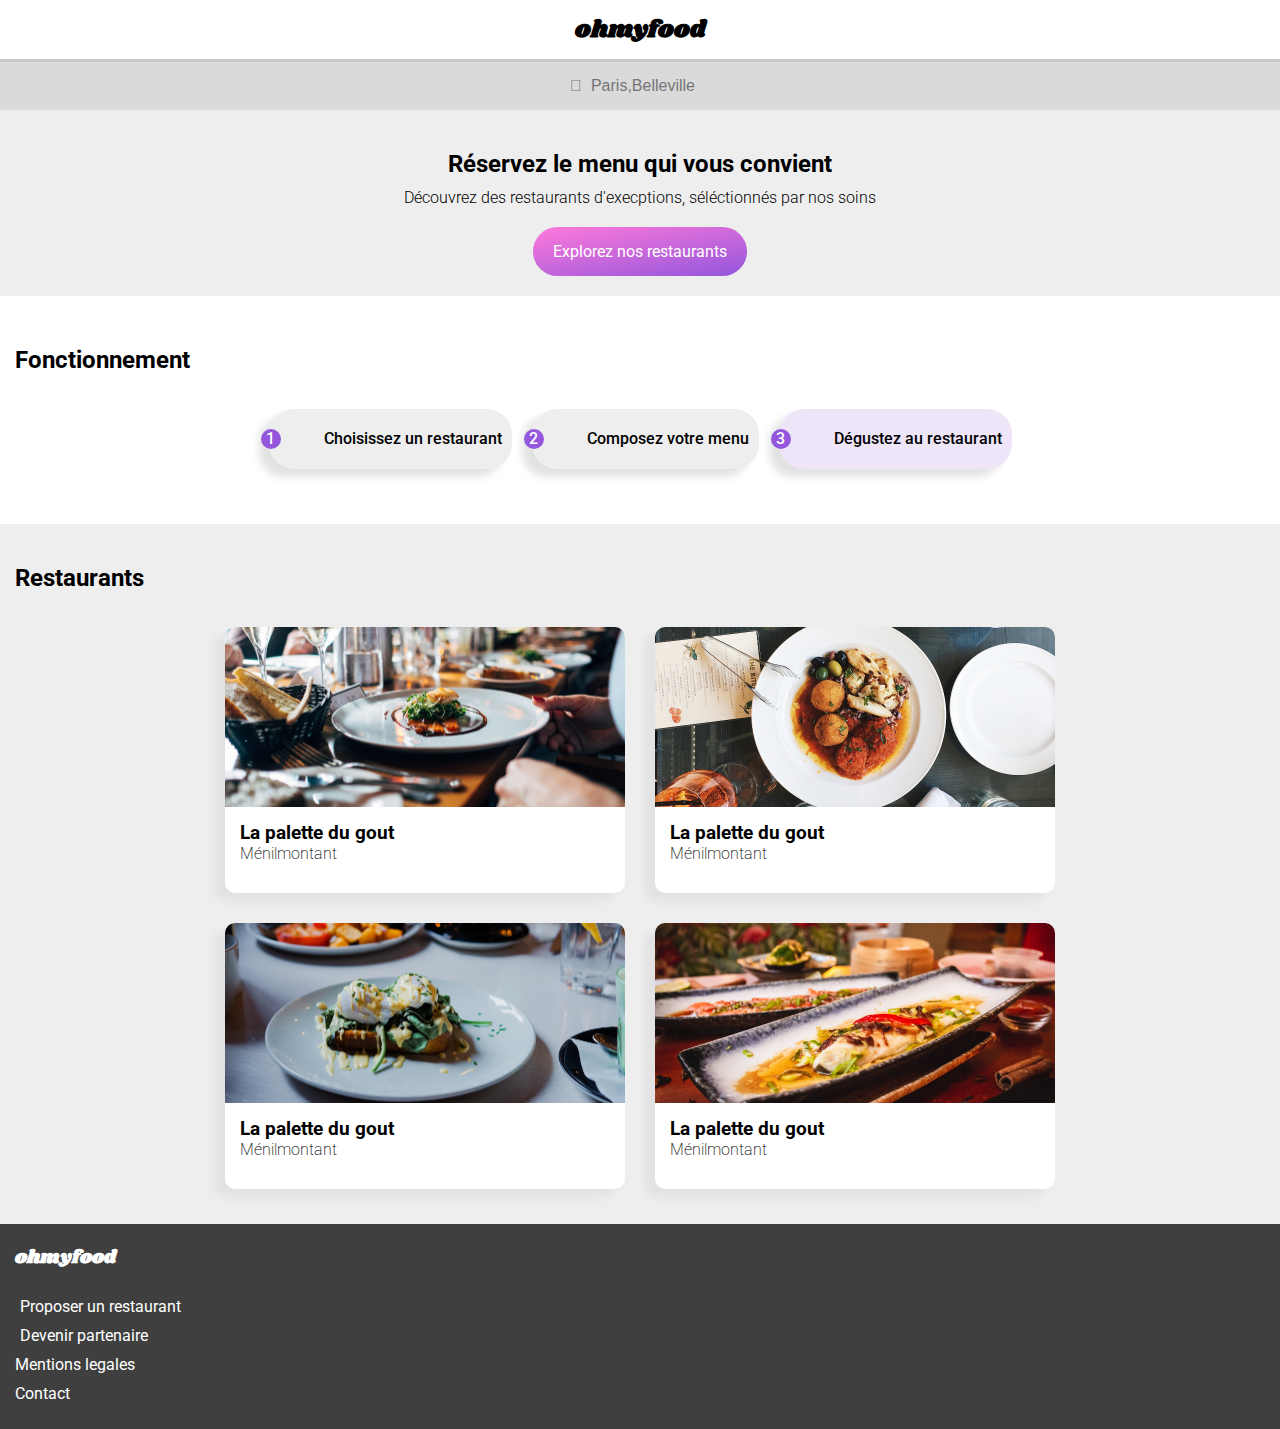
==== index.html @ d502229f "change some display" ====
<!DOCTYPE html>
<html lang="fr">
    <head>
        <meta charset="utf-8">
        <meta name="viewport" content="device=device-width, initial-scale=1.0"/>

        <!--- google fonts-->
        <link rel="preconnect" href="https://fonts.gstatic.com">
        <link href="https://fonts.googleapis.com/css2?family=Shrikhand&display=swap" rel="stylesheet"> 

        <link rel="preconnect" href="https://fonts.gstatic.com">
        <link href="https://fonts.googleapis.com/css2?family=Roboto:wght@300;500&display=swap" rel="stylesheet"> 

        <!--- font awesome-->
        <link rel="stylesheet" href="https://use.fontawesome.com/releases/v5.15.1/css/all.css" integrity="sha384-vp86vTRFVJgpjF9jiIGPEEqYqlDwgyBgEF109VFjmqGmIY/Y4HV4d3Gp2irVfcrp" crossorigin="anonymous">


        <link rel="stylesheet" href="css/style.css"/>

        <title>ohmyfood</title>
    </head>
    <body class="bg-white">
        <header class="header">
            <a href="#"><i class="fas fa-arrow-left"></i></a>
            <h1>ohmyfood</h1>
        </header>
        <main>
            <article class="recherche">
                <input type="search" class="fas" placeholder="&#xf3c5;  Paris,Belleville"/>
                <h2>Réservez le menu qui vous convient</h2>
                <p>Découvrez des restaurants d'execptions, séléctionnés par nos soins</p>
                <a href="#restaurants" class="but">Explorez nos restaurants</a>
            </article>
            <article class="fonctionnement">
                <h2>Fonctionnement</h2>
                <div class="container">
                    <div class="card-fn">
                        <span class="card-fn__order">1</span>
                        <i class="fas fa-mobile-alt card-fn__logo"></i>
                        <span class="card-fn__text">Choisissez un restaurant</span>
                    </div>
                    <div class="card-fn">
                        <span class="card-fn__order">2</span>
                        <i class="fas fa-bars card-fn__logo"></i>
                        <span class="card-fn__text">Composez votre menu</span>
                    </div>
                    <div class="card-fn card-fn--bg">
                        <span class="card-fn__order">3</span>
                        <i class="fas fa-store card-fn__logo card-fn__logo--color "></i>
                        <span class="card-fn__text">Dégustez au restaurant</span>
                    </div>
                </div>
            </article>
            <article class="restaurants">
                <h2 id="restaurants">Restaurants</h2>
                <div class="container">
                    <div class="card-resto">
                        <a href="menu_1.html" class="card-resto__img">
                            <img src="images/restaurants/lapalettedugout.jpg" alt="La palette du gout"/>
                        </a>
                        <div class="card-resto__content">
                            <div>
                                <h3>La palette du gout</h3>
                                <p>Ménilmontant</p>
                            </div>
                            <i class="far fa-heart"></i>
                        </div> 
                    </div>
                    <div class="card-resto">
                        <a href="menu_2.html" class="card-resto__img">
                            <img src="images/restaurants/lanoteenchante.jpg" alt="La palette du gout"/>
                        </a>
                        <div class="card-resto__content">
                            <div>
                                <h3>La palette du gout</h3>
                                <p>Ménilmontant</p>
                            </div>
                            <i class="far fa-heart"></i>
                        </div> 
                    </div>
                    <div class="card-resto">
                        <a href="menu_3.html" class="card-resto__img">
                            <img src="images/restaurants/alafrancaise.jpg" alt="La palette du gout"/>
                        </a>
                        <div class="card-resto__content">
                            <div>
                                <h3>La palette du gout</h3>
                                <p>Ménilmontant</p>
                            </div>
                            <i class="far fa-heart"></i>
                        </div> 
                    </div>
                    <div class="card-resto">
                        <a href="menu_4.html" class="card-resto__img">
                            <img src="images/restaurants/ledelicedessens.jpg" alt="La palette du gout"/>
                        </a>
                        <div class="card-resto__content">
                            <div>
                                <h3>La palette du gout</h3>
                                <p>Ménilmontant</p>
                            </div>
                            <i class="far fa-heart"></i>
                        </div> 
                    </div>
                </div>
            </article>
        </main>
        <footer class="footer">
            <h3>ohmyfood</h3>
            <ul>
                <li><a href="#"><i class="fas fa-utensils"></i>Proposer un restaurant</a></li>
                <li><a href="#"><i class="fas fa-hands-helping"></i>Devenir partenaire</a></li>
                <li><a href="#">Mentions legales</a></li>
                <li><a href="mailto:ohmyfood@wanadoo.fr">Contact</a></li>
            </ul>
        </footer>
    </body>
</html>
---- css/style.css ----
@charset "UTF-8";
.bg-whitw {
  background-color: white;
}

.bg-menu {
  background-color: #eeeeee;
}

.underline {
  border-bottom: 0.3rem solid #99E2D0;
  display: inline-block;
  width: 2.5rem;
  font-size: 2rem;
}

.but {
  padding: 1.5rem 2rem;
  background: linear-gradient(170deg, #FF79DA, #9356DC);
  color: white;
  border-radius: 2.5rem;
  margin: 2rem 0;
  cursor: pointer;
  font-size: 1.6rem;
  text-decoration: none;
}

.header {
  background-color: white;
  text-align: center;
  padding: 1.2rem;
}
.header h1 {
  font-family: "Shrikhand", cursive;
  font-size: 2.4rem;
  margin: 0;
}
.header i {
  display: none;
}
.header--arrow i {
  display: inline;
  float: left;
  font-size: 2rem;
  padding-top: 1rem;
}
.header--arrow a {
  color: black;
}

.footer {
  color: white;
  background-color: #3f3f3f;
  padding-left: 1.5rem;
  padding-top: 2rem;
  display: flex;
  flex-direction: column;
  align-items: flex-start;
  font-size: 1.6rem;
}
.footer h3 {
  margin: 0;
  font-family: "Shrikhand", cursive;
}
.footer ul {
  padding: 0;
}
.footer li {
  list-style: none;
  font-family: "Roboto", sans-serif;
  margin: 1rem 0;
}
.footer a {
  color: white;
  text-decoration: none;
}
.footer i {
  margin-right: 0.5rem;
}

.recherche {
  background-color: #eeeeee;
  display: flex;
  flex-direction: column;
  align-items: center;
  margin-bottom: 5rem;
}
.recherche input {
  width: 100%;
  border: none;
  color: black;
  text-align: center;
  padding: 1.5rem 0;
  background-color: #dadada;
  font-size: 1.6rem;
  border-top: 0.3rem solid #c8c8c8;
  margin-bottom: 3rem;
}
.recherche h2 {
  font-size: 2.4rem;
  text-align: center;
  margin: 1rem 4.5rem;
}
.recherche p {
  font-size: 1.6rem;
  font-weight: 300;
  text-align: center;
  margin: 0 1.4rem;
}

.fonctionnement {
  padding-left: 1.5rem;
  padding-right: 1.5rem;
  font-size: 1.6rem;
  margin-bottom: 4rem;
  font-weight: 500;
}

.card-fn {
  display: flex;
  flex-direction: row;
  align-items: baseline;
  padding: 2rem 1rem;
  margin: 1.5rem 1rem;
  background-color: #eeeeee;
  box-shadow: -1rem 0.8rem 0.8rem #e2e2e2;
  border-radius: 2.5rem;
  font-size: 1.6rem;
}
.card-fn__order {
  color: white;
  background-color: #9356DC;
  border-radius: 50%;
  position: relative;
  right: 1.8rem;
  width: 2rem;
  height: 2rem;
  text-align: center;
}
.card-fn__logo {
  color: #7c7c7c;
}
.card-fn__logo--color  {
  color: #9356DC;
}
.card-fn__text {
  margin-left: 2.5rem;
}
.card-fn--bg {
  background-color: #eee5f9;
}

.restaurants {
  background-color: #eeeeee;
  padding: 2rem 1.5rem;
  font-size: 1.6rem;
}

.container {
  display: flex;
  flex-direction: column;
  align-items: stretch;
}
@media screen and (min-width: 800px) {
  .container {
    flex-direction: row;
    flex-wrap: wrap;
    justify-content: center;
  }
}

.card-resto {
  background-color: white;
  max-width: 40rem;
  display: block;
  text-decoration: none;
  color: black;
  border-radius: 1rem;
  margin: 1.5rem 0;
  box-shadow: -1rem 0.8rem 0.8rem #e2e2e2;
}
@media screen and (min-width: 800px) {
  .card-resto {
    margin: 1.5rem 1.5rem;
  }
}
.card-resto__img {
  display: block;
  height: 18rem;
  overflow: hidden;
}
.card-resto__img img {
  max-width: 100%;
  height: auto;
  border-radius: 1rem 1rem 0 0;
  object-position: 0 -60px;
}
.card-resto__content {
  display: flex;
  flex-direction: row;
  justify-content: space-between;
  align-items: center;
  box-sizing: border-box;
  margin: 1.5rem;
}
.card-resto__content h3 {
  margin: 0;
}
.card-resto__content p {
  font-weight: 200;
  margin: 0;
  padding-bottom: 1.5rem;
}
.card-resto__content i {
  font-size: 2.4rem;
  color: #888888;
  cursor: pointer;
}
.card-resto__content i:active {
  background-color: #9356DC;
}

.page {
  background-color: #eeeeee;
  overflow: hidden;
}
.page img {
  max-width: 100%;
  height: auto;
  object-fit: cover;
}

.menu {
  background-color: #eeeeee;
  border-radius: 2.5rem 2.5rem 0 0;
  position: relative;
  bottom: 2rem;
  padding: 1px 1.5rem;
}
.menu__title {
  display: flex;
  flex-direction: row;
  justify-content: space-between;
  align-items: center;
  padding-top: 2.5rem;
  margin-right: 2.5rem;
  font-family: "Shrikhand", cursive;
  font-size: 2rem;
}
.menu__commander {
  margin-top: 4rem;
  text-align: center;
}

.menu-card {
  box-shadow: -1rem 0.8rem 0.8rem #e2e2e2;
  background-color: white;
  border-radius: 1rem;
  padding-left: 1.5rem;
  margin-bottom: 1.5rem;
  font-size: 1.6rem;
  display: flex;
  flex-direction: row;
  justify-content: space-between;
  align-items: stretch;
}
.menu-card__left h4 {
  margin: 0;
  padding-top: 1.5rem;
}
.menu-card__left p {
  margin: 0;
  padding-bottom: 1.5rem;
  font-size: 1.6rem;
}
.menu-card__right {
  width: 6rem;
}
.menu-card__price {
  display: inline-block;
  height: 100%;
}
.menu-card__tick {
  display: inline-block;
  height: 100%;
  width: 2.5rem;
  background-color: #99E2D0;
}

.footer-menu {
  position: relative;
  top: 2rem;
}

html {
  font-size: 62.5%;
}

body {
  box-sizing: border-box;
  margin: 0;
  font-family: "Roboto", sans-serif;
}

/*# sourceMappingURL=style.css.map */
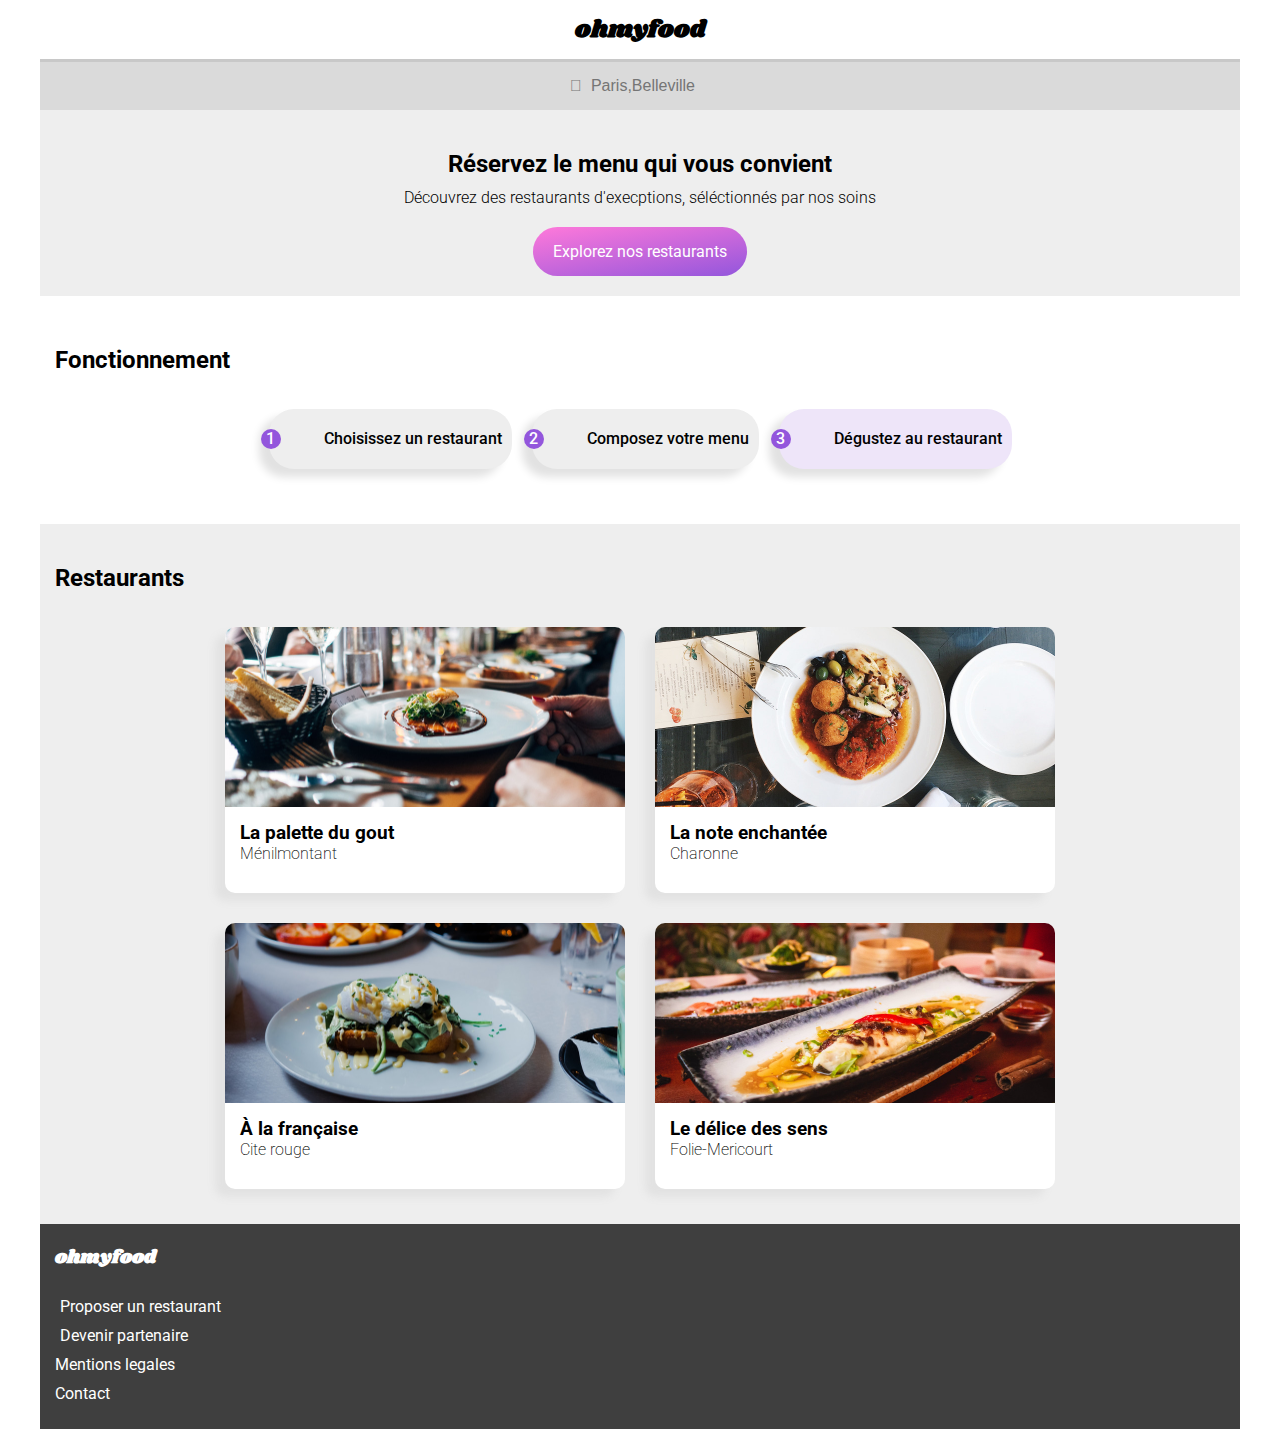
==== commit 448ea031: "create other pages" ====
--- a/index.html
+++ b/index.html
@@ -9,13 +9,15 @@
         <link href="https://fonts.googleapis.com/css2?family=Shrikhand&display=swap" rel="stylesheet"> 
 
         <link rel="preconnect" href="https://fonts.gstatic.com">
-        <link href="https://fonts.googleapis.com/css2?family=Roboto:wght@300;500&display=swap" rel="stylesheet"> 
+        <link href="https://fonts.googleapis.com/css2?family=Roboto:wght@100;300;700&display=swap" rel="stylesheet"> 
+        
 
         <!--- font awesome-->
         <link rel="stylesheet" href="https://use.fontawesome.com/releases/v5.15.1/css/all.css" integrity="sha384-vp86vTRFVJgpjF9jiIGPEEqYqlDwgyBgEF109VFjmqGmIY/Y4HV4d3Gp2irVfcrp" crossorigin="anonymous">
 
 
         <link rel="stylesheet" href="css/style.css"/>
+        <link rel="icon" type="image/png" href="images/logo/ohmyfood.png"/>
 
         <title>ohmyfood</title>
     </head>
@@ -55,7 +57,7 @@
                 <h2 id="restaurants">Restaurants</h2>
                 <div class="container">
                     <div class="card-resto">
-                        <a href="menu_1.html" class="card-resto__img">
+                        <a href="la_palette-du-gout.html" class="card-resto__img">
                             <img src="images/restaurants/lapalettedugout.jpg" alt="La palette du gout"/>
                         </a>
                         <div class="card-resto__content">
@@ -67,37 +69,37 @@
                         </div> 
                     </div>
                     <div class="card-resto">
-                        <a href="menu_2.html" class="card-resto__img">
-                            <img src="images/restaurants/lanoteenchante.jpg" alt="La palette du gout"/>
+                        <a href="la_note_enchantee.html" class="card-resto__img">
+                            <img src="images/restaurants/lanoteenchante.jpg" alt="La note enchantée"/>
                         </a>
                         <div class="card-resto__content">
                             <div>
-                                <h3>La palette du gout</h3>
-                                <p>Ménilmontant</p>
+                                <h3>La note enchantée</h3>
+                                <p>Charonne</p>
                             </div>
                             <i class="far fa-heart"></i>
                         </div> 
                     </div>
                     <div class="card-resto">
-                        <a href="menu_3.html" class="card-resto__img">
-                            <img src="images/restaurants/alafrancaise.jpg" alt="La palette du gout"/>
+                        <a href="a_la_francaise.html" class="card-resto__img">
+                            <img src="images/restaurants/alafrancaise.jpg" alt="À la française"/>
                         </a>
                         <div class="card-resto__content">
                             <div>
-                                <h3>La palette du gout</h3>
-                                <p>Ménilmontant</p>
+                                <h3>À la française</h3>
+                                <p>Cite rouge</p>
                             </div>
                             <i class="far fa-heart"></i>
                         </div> 
                     </div>
                     <div class="card-resto">
-                        <a href="menu_4.html" class="card-resto__img">
-                            <img src="images/restaurants/ledelicedessens.jpg" alt="La palette du gout"/>
+                        <a href="le_delice_des_sens.html" class="card-resto__img">
+                            <img src="images/restaurants/ledelicedessens.jpg" alt="Le délice des sens"/>
                         </a>
                         <div class="card-resto__content">
                             <div>
-                                <h3>La palette du gout</h3>
-                                <p>Ménilmontant</p>
+                                <h3>Le délice des sens</h3>
+                                <p>Folie-Mericourt</p>
                             </div>
                             <i class="far fa-heart"></i>
                         </div> 
--- a/css/style.css
+++ b/css/style.css
@@ -225,7 +225,7 @@
   overflow: hidden;
 }
 .page img {
-  max-width: 100%;
+  width: 100%;
   height: auto;
   object-fit: cover;
 }
@@ -259,31 +259,57 @@
   padding-left: 1.5rem;
   margin-bottom: 1.5rem;
   font-size: 1.6rem;
+  font-weight: 900;
+  overflow: hidden;
   display: flex;
   flex-direction: row;
   justify-content: space-between;
   align-items: stretch;
 }
+.menu-card__left {
+  overflow: hidden;
+}
 .menu-card__left h4 {
   margin: 0;
   padding-top: 1.5rem;
+  overflow: hidden;
+  white-space: nowrap;
+  text-overflow: ellipsis;
 }
 .menu-card__left p {
   margin: 0;
   padding-bottom: 1.5rem;
   font-size: 1.6rem;
+  font-weight: 100;
+  overflow: hidden;
+  white-space: nowrap;
+  text-overflow: ellipsis;
 }
 .menu-card__right {
-  width: 6rem;
+  cursor: pointer;
+  width: 8rem;
+  font-size: 2rem;
+  display: flex;
+  flex-direction: row;
+  position: relative;
+  left: 4rem;
+  transition: transform 1s;
+}
+.menu-card__right:hover {
+  transform: translateX(-4rem);
 }
 .menu-card__price {
-  display: inline-block;
   height: 100%;
+  width: 4rem;
+  padding-top: 50%;
+  font-weight: 900;
 }
 .menu-card__tick {
-  display: inline-block;
+  color: white;
   height: 100%;
-  width: 2.5rem;
+  width: 4rem;
+  text-align: center;
+  padding-top: 25%;
   background-color: #99E2D0;
 }
 
@@ -298,7 +324,8 @@
 
 body {
   box-sizing: border-box;
-  margin: 0;
+  max-width: 1200px;
+  margin: auto;
   font-family: "Roboto", sans-serif;
 }
 
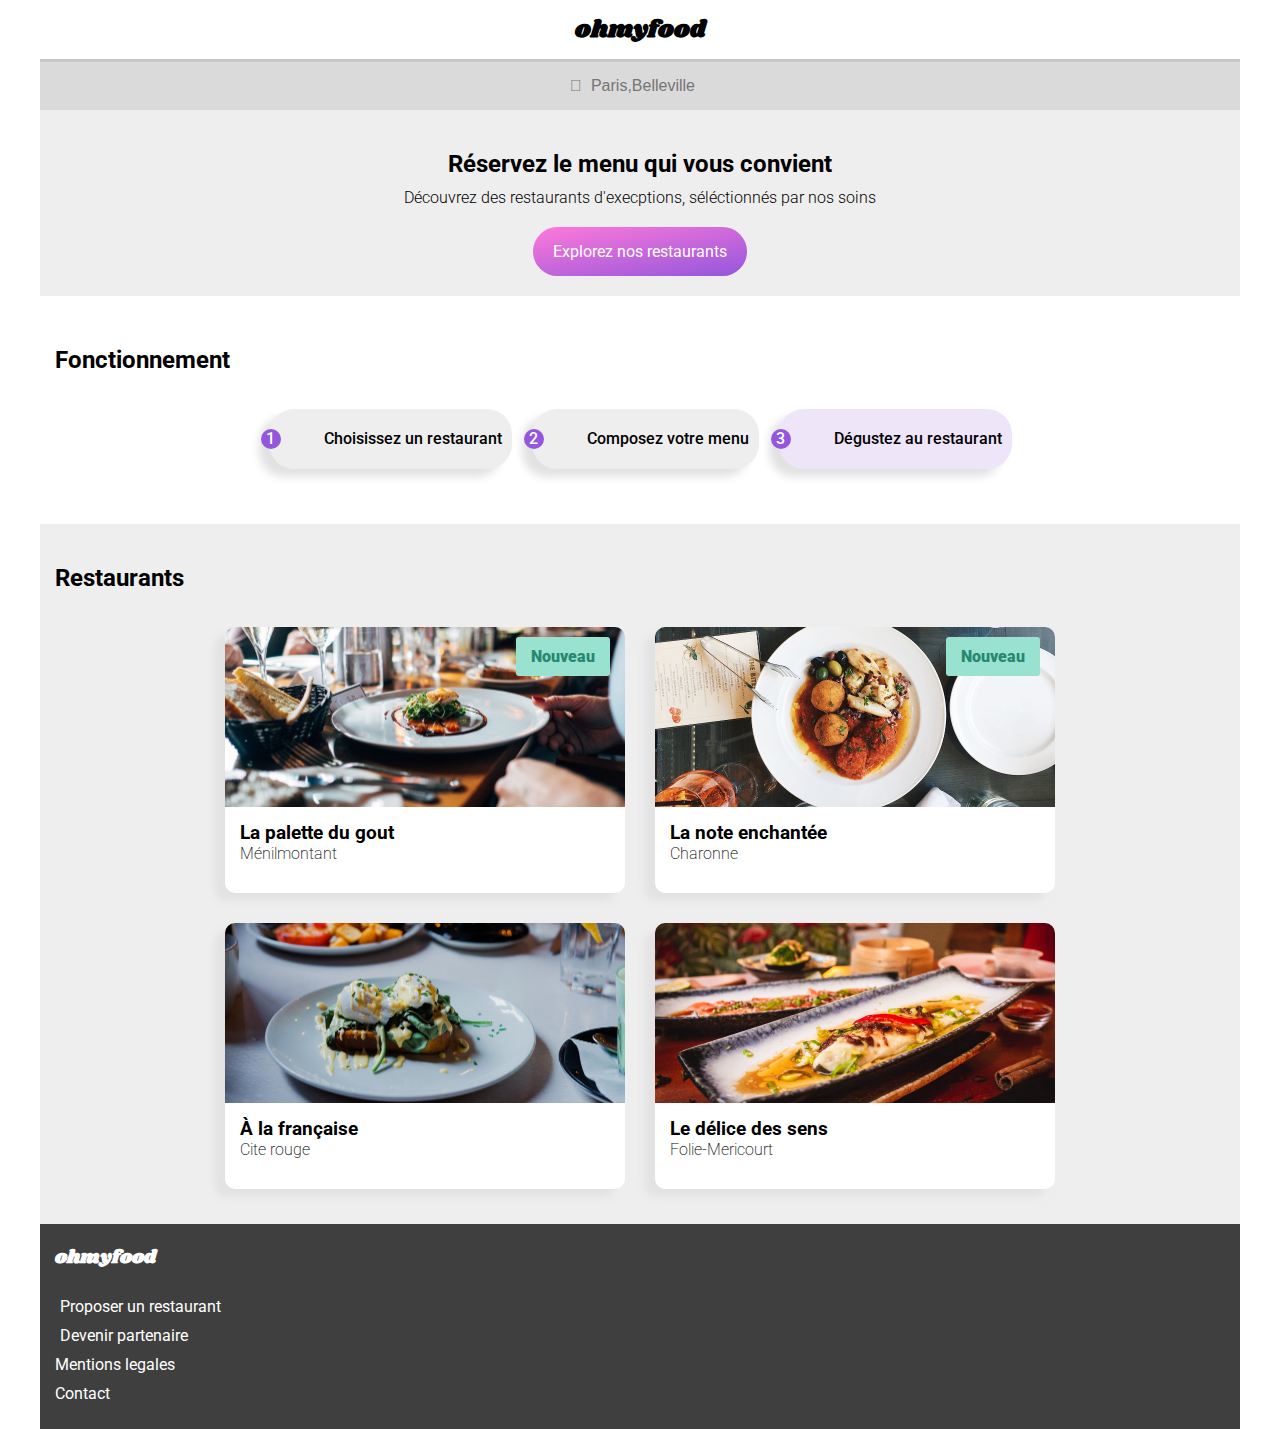
==== commit 2af3bf26: "add nouveau" ====
--- a/index.html
+++ b/index.html
@@ -56,7 +56,7 @@
             <article class="restaurants">
                 <h2 id="restaurants">Restaurants</h2>
                 <div class="container">
-                    <div class="card-resto">
+                    <div class="card-resto nouveau">
                         <a href="la_palette-du-gout.html" class="card-resto__img">
                             <img src="images/restaurants/lapalettedugout.jpg" alt="La palette du gout"/>
                         </a>
@@ -68,7 +68,7 @@
                             <i class="far fa-heart"></i>
                         </div> 
                     </div>
-                    <div class="card-resto">
+                    <div class="card-resto nouveau">
                         <a href="la_note_enchantee.html" class="card-resto__img">
                             <img src="images/restaurants/lanoteenchante.jpg" alt="La note enchantée"/>
                         </a>
--- a/css/style.css
+++ b/css/style.css
@@ -1,5 +1,28 @@
 @charset "UTF-8";
-.bg-whitw {
+.but {
+  padding: 1.5rem 2rem;
+  background: linear-gradient(170deg, #FF79DA, #9356DC);
+  color: white;
+  border-radius: 2.5rem;
+  margin: 2rem 0;
+  cursor: pointer;
+  font-size: 1.6rem;
+  text-decoration: none;
+}
+
+.nouveau::after {
+  position: absolute;
+  right: 1.5rem;
+  top: 1rem;
+  content: "Nouveau";
+  padding: 1rem 1.5rem;
+  background-color: #99E2D0;
+  font-weight: 900;
+  color: #278870;
+  border-radius: 0.3rem;
+}
+
+.bg-white {
   background-color: white;
 }
 
@@ -12,17 +35,6 @@
   display: inline-block;
   width: 2.5rem;
   font-size: 2rem;
-}
-
-.but {
-  padding: 1.5rem 2rem;
-  background: linear-gradient(170deg, #FF79DA, #9356DC);
-  color: white;
-  border-radius: 2.5rem;
-  margin: 2rem 0;
-  cursor: pointer;
-  font-size: 1.6rem;
-  text-decoration: none;
 }
 
 .header {
@@ -170,6 +182,7 @@
 }
 
 .card-resto {
+  position: relative;
   background-color: white;
   max-width: 40rem;
   display: block;
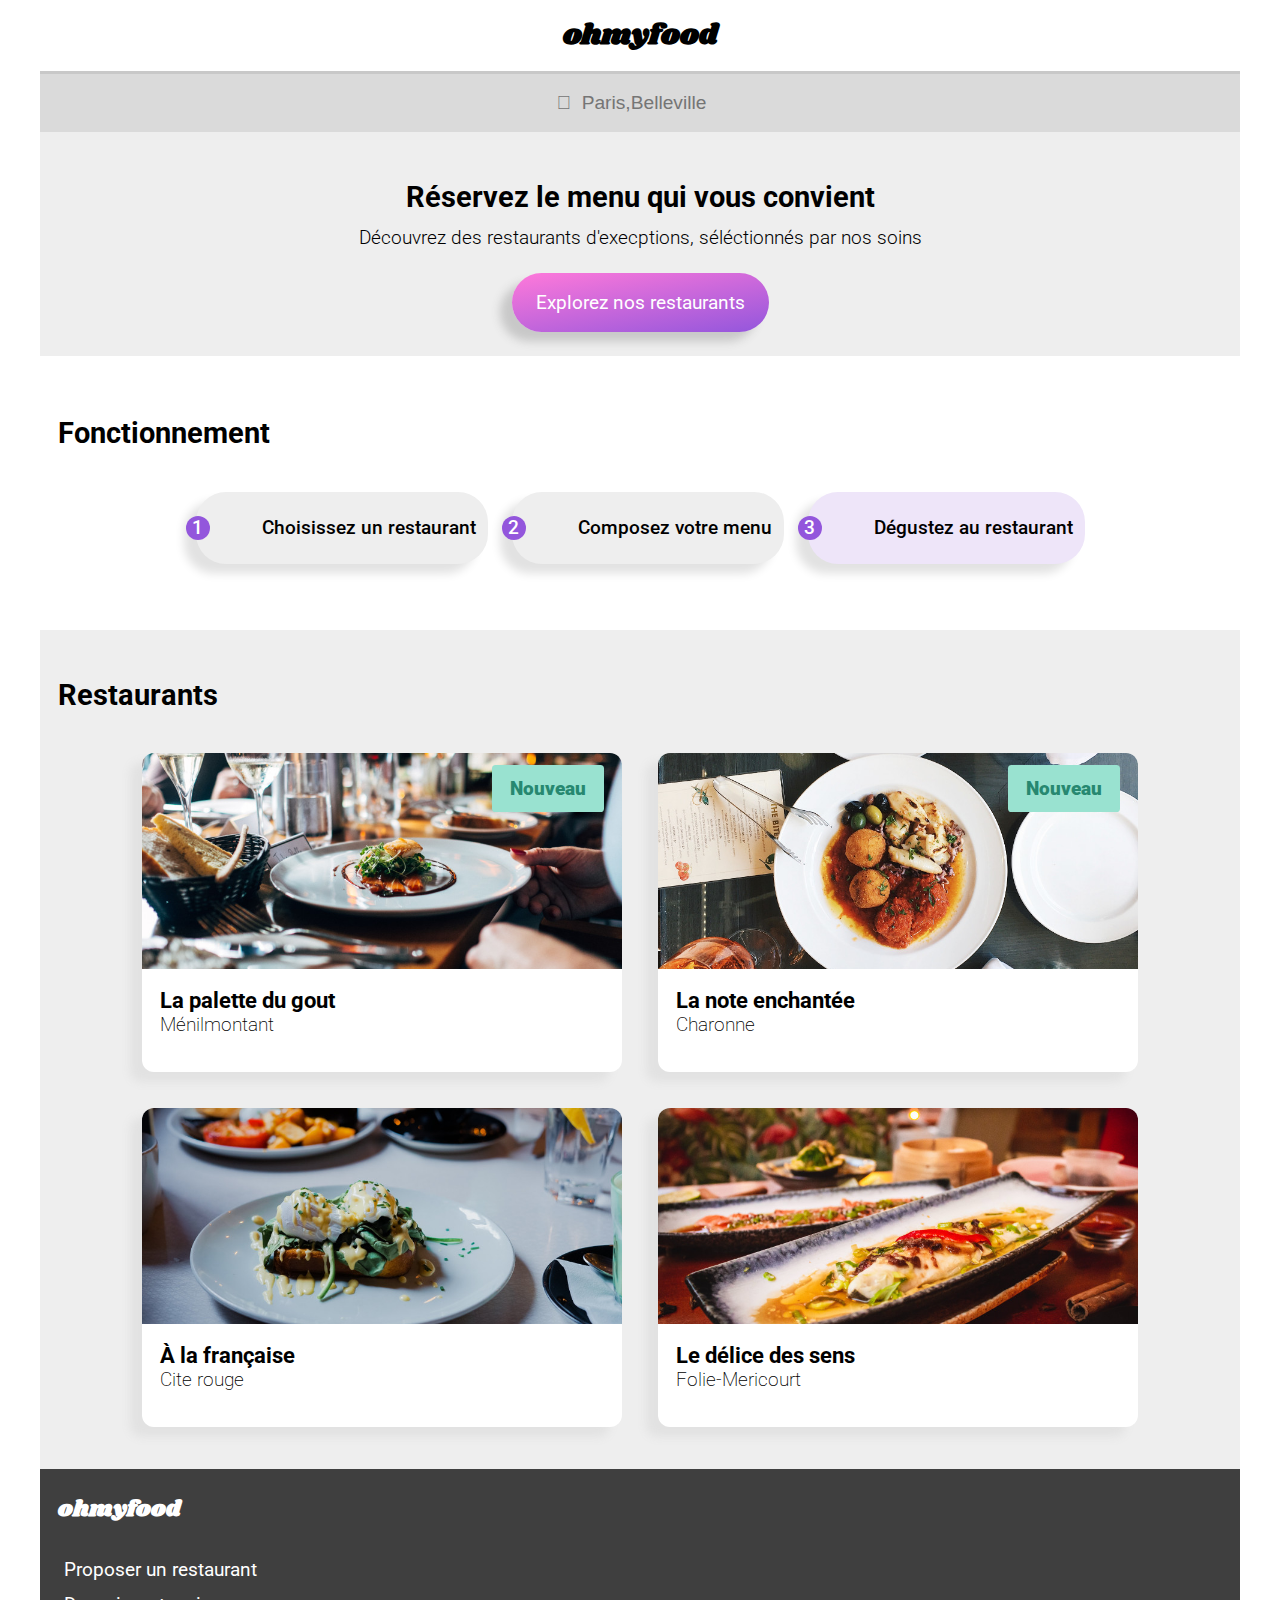
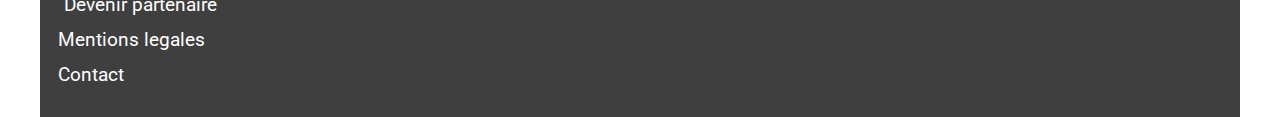
==== commit e9bcde33: "heart animation done" ====
--- a/index.html
+++ b/index.html
@@ -65,7 +65,10 @@
                                 <h3>La palette du gout</h3>
                                 <p>Ménilmontant</p>
                             </div>
-                            <i class="far fa-heart"></i>
+                            <div class="heart">
+                                <div class="fas fa-heart heart--under"></div>
+                                <div class="far fa-heart heart--over"></div>
+                            </div>
                         </div> 
                     </div>
                     <div class="card-resto nouveau">
@@ -77,7 +80,10 @@
                                 <h3>La note enchantée</h3>
                                 <p>Charonne</p>
                             </div>
-                            <i class="far fa-heart"></i>
+                            <div class="heart">
+                                <div class="fas fa-heart heart--under"></div>
+                                <div class="far fa-heart heart--over"></div>
+                            </div>
                         </div> 
                     </div>
                     <div class="card-resto">
@@ -89,7 +95,10 @@
                                 <h3>À la française</h3>
                                 <p>Cite rouge</p>
                             </div>
-                            <i class="far fa-heart"></i>
+                            <div class="heart">
+                                <div class="fas fa-heart heart--under"></div>
+                                <div class="far fa-heart heart--over"></div>
+                            </div>
                         </div> 
                     </div>
                     <div class="card-resto">
@@ -101,7 +110,10 @@
                                 <h3>Le délice des sens</h3>
                                 <p>Folie-Mericourt</p>
                             </div>
-                            <i class="far fa-heart"></i>
+                            <div class="heart">
+                                <div class="fas fa-heart heart--under"></div>
+                                <div class="far fa-heart heart--over"></div>
+                            </div>
                         </div> 
                     </div>
                 </div>
--- a/css/style.css
+++ b/css/style.css
@@ -2,12 +2,18 @@
 .but {
   padding: 1.5rem 2rem;
   background: linear-gradient(170deg, #FF79DA, #9356DC);
+  box-shadow: -1rem 0.8rem 0.8rem #c8c8c8;
   color: white;
   border-radius: 2.5rem;
   margin: 2rem 0;
   cursor: pointer;
   font-size: 1.6rem;
   text-decoration: none;
+  opacity: 1;
+  transition: opacity 0.4s ease-in;
+}
+.but:hover {
+  opacity: 0.8;
 }
 
 .nouveau::after {
@@ -37,6 +43,34 @@
   font-size: 2rem;
 }
 
+.heart {
+  cursor: pointer;
+  position: relative;
+}
+.heart:hover > .heart--under {
+  cursor: pointer;
+  transform: scale(1);
+}
+.heart--over {
+  font-size: 2rem;
+  color: #888888;
+  position: absolute;
+  bottom: -0.5rem;
+  right: 2rem;
+  font-weight: 500;
+}
+.heart--under {
+  font-size: 2rem;
+  position: absolute;
+  bottom: -0.5rem;
+  right: 2rem;
+  color: #9356DC;
+  font-weight: 900;
+  transform: scale(0);
+  transform-origin: bottom;
+  transition: transform 0.8s;
+}
+
 .header {
   background-color: white;
   text-align: center;
@@ -173,7 +207,7 @@
   flex-direction: column;
   align-items: stretch;
 }
-@media screen and (min-width: 800px) {
+@media screen and (min-width: 760px) {
   .container {
     flex-direction: row;
     flex-wrap: wrap;
@@ -184,6 +218,7 @@
 .card-resto {
   position: relative;
   background-color: white;
+  align-self: center;
   max-width: 40rem;
   display: block;
   text-decoration: none;
@@ -192,7 +227,7 @@
   margin: 1.5rem 0;
   box-shadow: -1rem 0.8rem 0.8rem #e2e2e2;
 }
-@media screen and (min-width: 800px) {
+@media screen and (min-width: 760px) {
   .card-resto {
     margin: 1.5rem 1.5rem;
   }
@@ -224,14 +259,6 @@
   margin: 0;
   padding-bottom: 1.5rem;
 }
-.card-resto__content i {
-  font-size: 2.4rem;
-  color: #888888;
-  cursor: pointer;
-}
-.card-resto__content i:active {
-  background-color: #9356DC;
-}
 
 .page {
   background-color: #eeeeee;
@@ -255,8 +282,8 @@
   flex-direction: row;
   justify-content: space-between;
   align-items: center;
-  padding-top: 2.5rem;
-  margin-right: 2.5rem;
+  padding-top: 2rem;
+  margin-right: 1.5rem;
   font-family: "Shrikhand", cursive;
   font-size: 2rem;
 }
@@ -334,6 +361,11 @@
 html {
   font-size: 62.5%;
 }
+@media screen and (min-width: 760px) {
+  html {
+    font-size: 75%;
+  }
+}
 
 body {
   box-sizing: border-box;
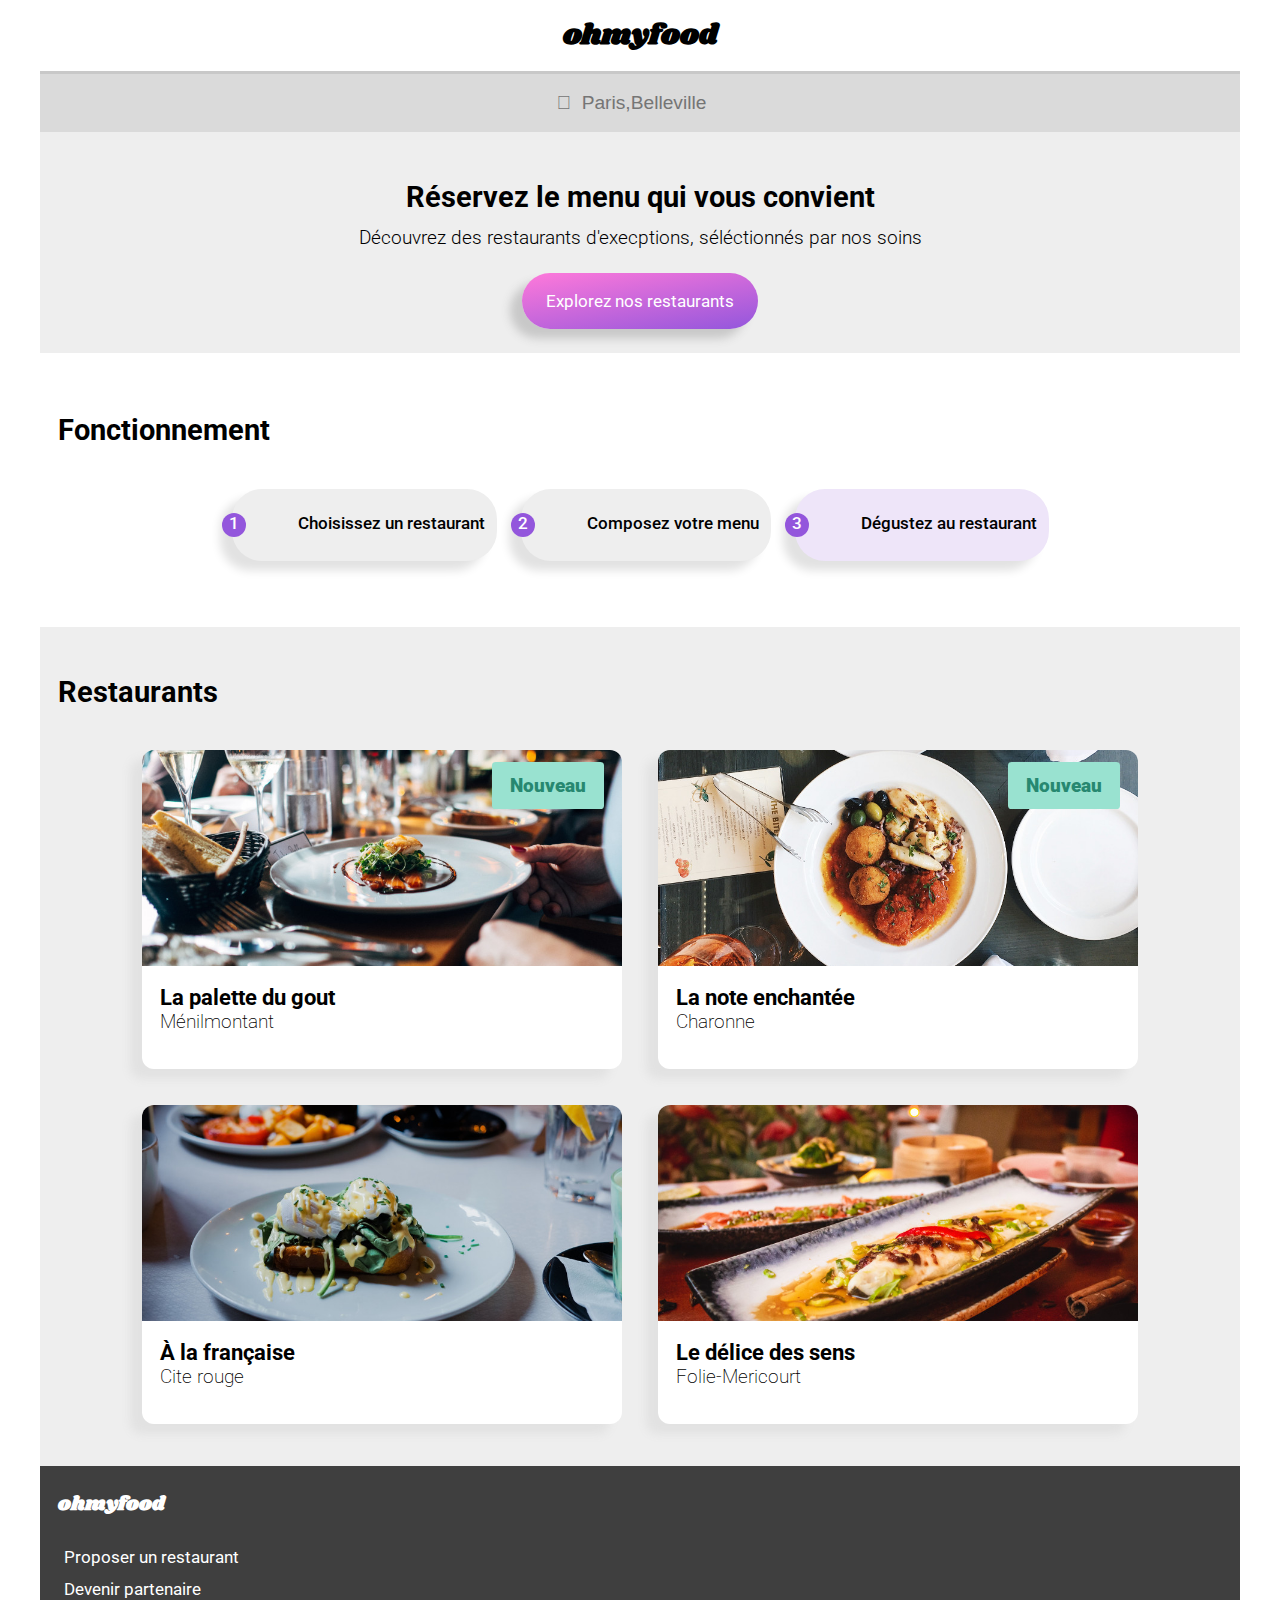
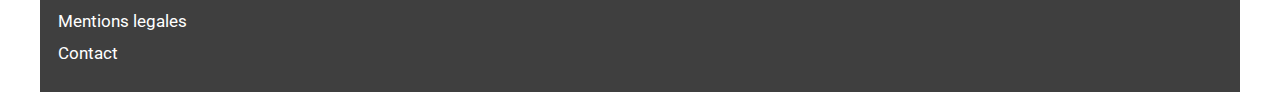
==== commit e0ac78ae: "spinning loader" ====
--- a/index.html
+++ b/index.html
@@ -22,6 +22,9 @@
         <title>ohmyfood</title>
     </head>
     <body class="bg-white">
+        <div class="loading">
+            <div><i class="fas fa-glass-cheers"></i></div>
+        </div>
         <header class="header">
             <a href="#"><i class="fas fa-arrow-left"></i></a>
             <h1>ohmyfood</h1>
--- a/css/style.css
+++ b/css/style.css
@@ -1,4 +1,44 @@
 @charset "UTF-8";
+.loading {
+  background-color: #eeeeee;
+  opacity: 0.5;
+  position: absolute;
+  display: flex;
+  flex-direction: column;
+  justify-content: center;
+  align-items: center;
+  height: 100%;
+  width: 100%;
+  transform: scale(0);
+  transform-origin: 50% 50%;
+  animation: loader 3s backwards;
+}
+.loading i {
+  color: #9356DC;
+  font-size: 8rem;
+  padding: 3rem;
+  animation: drink 3s;
+}
+
+@keyframes loader {
+  0% {
+    transform: scale(0);
+  }
+  10% {
+    transform: scale(1);
+  }
+  100% {
+    transform: scale(1);
+  }
+}
+@keyframes drink {
+  from {
+    transform: rotate(0deg);
+  }
+  to {
+    transform: rotate(360deg);
+  }
+}
 .but {
   padding: 1.5rem 2rem;
   background: linear-gradient(170deg, #FF79DA, #9356DC);
@@ -7,7 +47,7 @@
   border-radius: 2.5rem;
   margin: 2rem 0;
   cursor: pointer;
-  font-size: 1.6rem;
+  font-size: 1.4rem;
   text-decoration: none;
   opacity: 1;
   transition: opacity 0.4s ease-in;
@@ -102,7 +142,7 @@
   display: flex;
   flex-direction: column;
   align-items: flex-start;
-  font-size: 1.6rem;
+  font-size: 1.4rem;
 }
 .footer h3 {
   margin: 0;
@@ -171,7 +211,7 @@
   background-color: #eeeeee;
   box-shadow: -1rem 0.8rem 0.8rem #e2e2e2;
   border-radius: 2.5rem;
-  font-size: 1.6rem;
+  font-size: 1.4rem;
 }
 .card-fn__order {
   color: white;
@@ -319,7 +359,7 @@
 .menu-card__left p {
   margin: 0;
   padding-bottom: 1.5rem;
-  font-size: 1.6rem;
+  font-size: 1.4rem;
   font-weight: 100;
   overflow: hidden;
   white-space: nowrap;
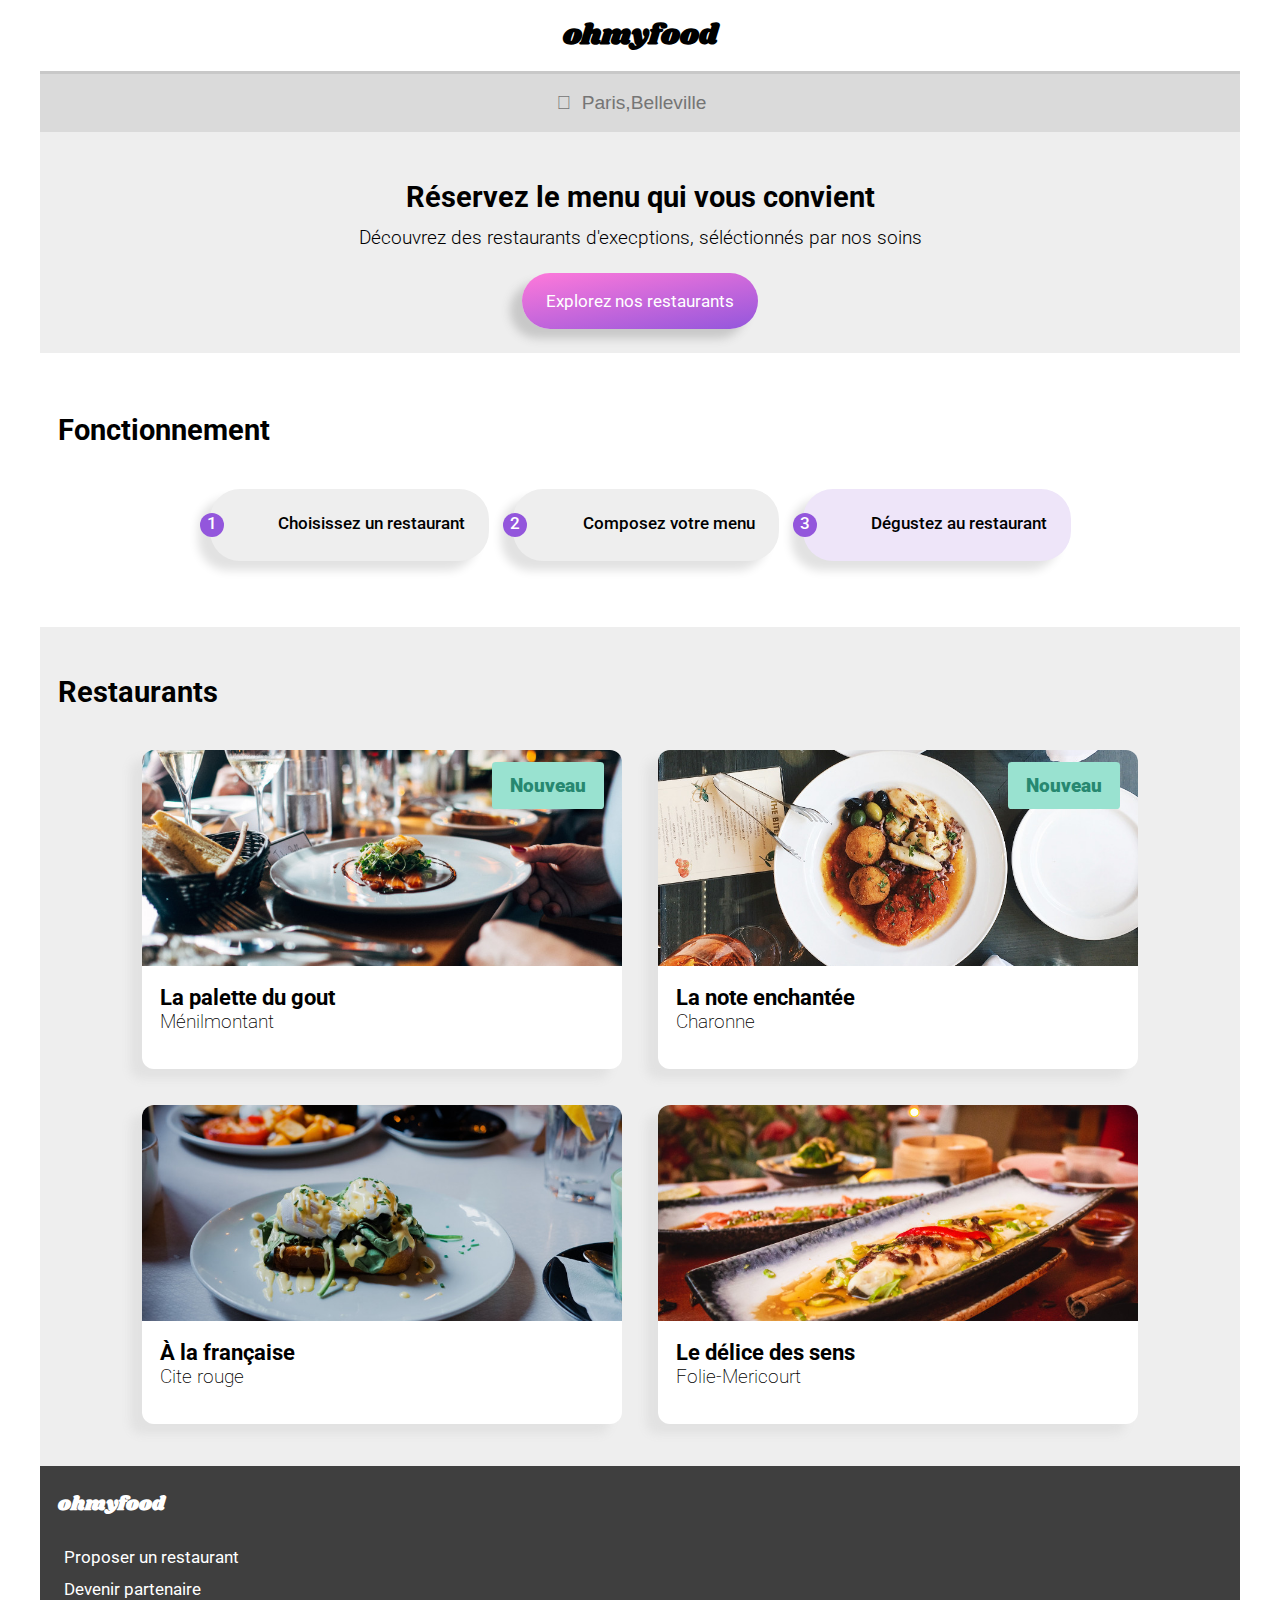
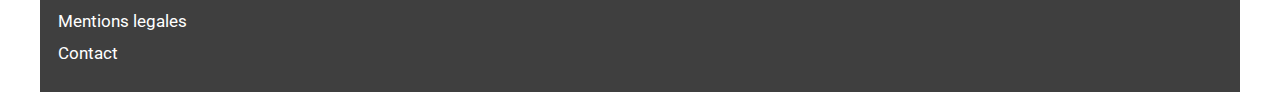
==== commit 2809ad78: "change font weight add dot" ====
--- a/index.html
+++ b/index.html
@@ -9,7 +9,7 @@
         <link href="https://fonts.googleapis.com/css2?family=Shrikhand&display=swap" rel="stylesheet"> 
 
         <link rel="preconnect" href="https://fonts.gstatic.com">
-        <link href="https://fonts.googleapis.com/css2?family=Roboto:wght@100;300;700&display=swap" rel="stylesheet"> 
+        <link href="https://fonts.googleapis.com/css2?family=Roboto:wght@200;300;700&display=swap" rel="stylesheet"> 
         
 
         <!--- font awesome-->
@@ -46,6 +46,7 @@
                     </div>
                     <div class="card-fn">
                         <span class="card-fn__order">2</span>
+                        <i class="fas fa-ellipsis-v card-fn__logo"></i>
                         <i class="fas fa-bars card-fn__logo"></i>
                         <span class="card-fn__text">Composez votre menu</span>
                     </div>
--- a/css/style.css
+++ b/css/style.css
@@ -225,12 +225,14 @@
 }
 .card-fn__logo {
   color: #7c7c7c;
+  margin: 0 1px;
 }
 .card-fn__logo--color  {
   color: #9356DC;
 }
 .card-fn__text {
   margin-left: 2.5rem;
+  padding-right: 1rem;
 }
 .card-fn--bg {
   background-color: #eee5f9;
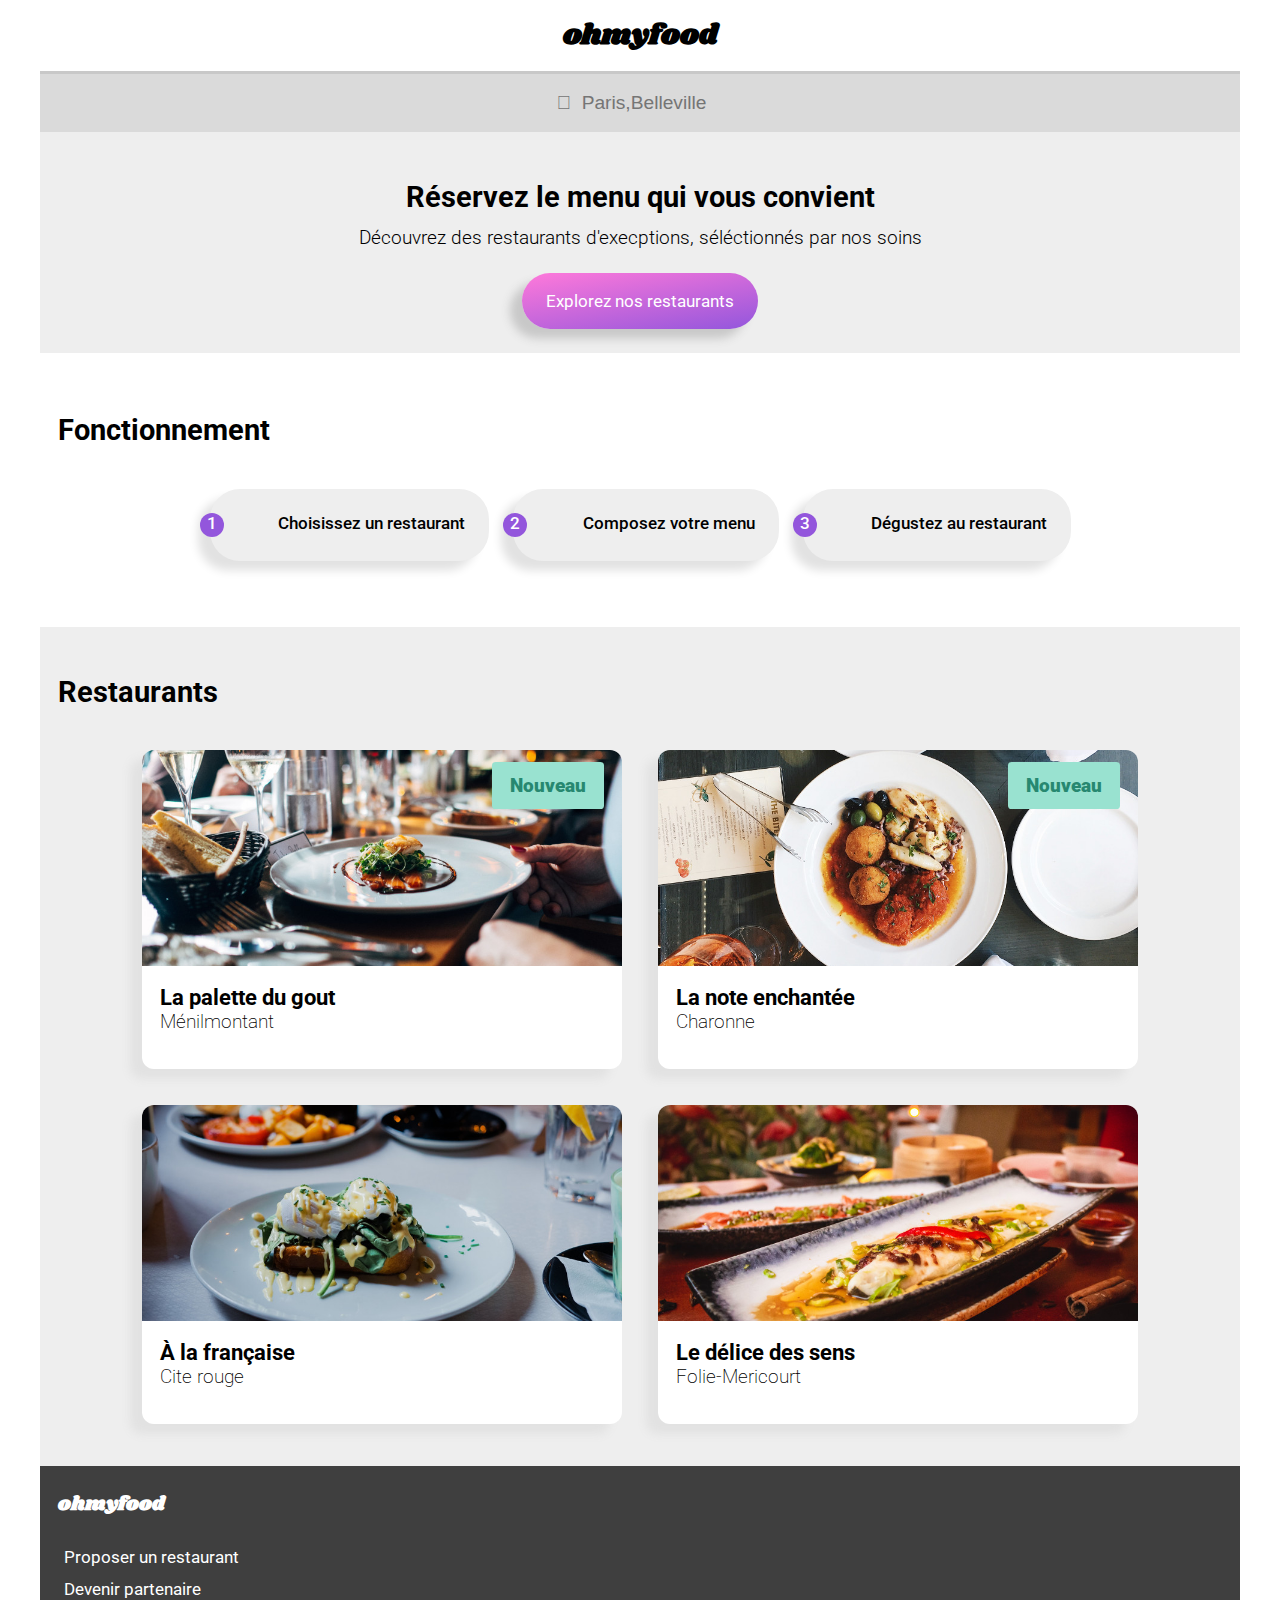
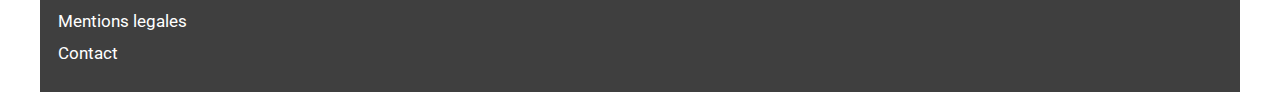
==== commit f60aa00c: "solve some problems 3 of 5" ====
--- a/index.html
+++ b/index.html
@@ -50,9 +50,9 @@
                         <i class="fas fa-bars card-fn__logo"></i>
                         <span class="card-fn__text">Composez votre menu</span>
                     </div>
-                    <div class="card-fn card-fn--bg">
+                    <div class="card-fn card-fn">
                         <span class="card-fn__order">3</span>
-                        <i class="fas fa-store card-fn__logo card-fn__logo--color "></i>
+                        <i class="fas fa-store card-fn__logo card-fn__logo"></i>
                         <span class="card-fn__text">Dégustez au restaurant</span>
                     </div>
                 </div>
--- a/css/style.css
+++ b/css/style.css
@@ -1,14 +1,16 @@
-@charset "UTF-8";
 .loading {
   background-color: #eeeeee;
-  opacity: 0.5;
+  opacity: 0.8;
+  z-index: 2;
   position: absolute;
   display: flex;
   flex-direction: column;
   justify-content: center;
   align-items: center;
-  height: 100%;
-  width: 100%;
+  box-sizing: border-box;
+  height: 100vh;
+  width: 100vw;
+  max-width: 1200px;
   transform: scale(0);
   transform-origin: 50% 50%;
   animation: loader 3s backwards;
@@ -40,6 +42,7 @@
   }
 }
 .but {
+  position: relative;
   padding: 1.5rem 2rem;
   background: linear-gradient(170deg, #FF79DA, #9356DC);
   box-shadow: -1rem 0.8rem 0.8rem #c8c8c8;
@@ -50,10 +53,26 @@
   font-size: 1.4rem;
   text-decoration: none;
   opacity: 1;
-  transition: opacity 0.4s ease-in;
+  transition: opacity 0.3s ease-in;
+}
+.but::after {
+  content: "";
+  position: absolute;
+  z-index: -1;
+  left: 0;
+  top: 0;
+  border-radius: 2.5rem;
+  width: 100%;
+  height: 100%;
+  box-shadow: -1rem 1.2rem 1.2rem #bbbbbb;
+  opacity: 0;
+  transition: opacity 0.3s ease-in;
 }
 .but:hover {
   opacity: 0.8;
+}
+.but:hover::after {
+  opacity: 1;
 }
 
 .nouveau::after {
@@ -79,7 +98,7 @@
 .underline {
   border-bottom: 0.3rem solid #99E2D0;
   display: inline-block;
-  width: 2.5rem;
+  width: 3rem;
   font-size: 2rem;
 }
 
@@ -111,6 +130,18 @@
   transition: transform 0.8s;
 }
 
+@keyframes menu-animation {
+  0% {
+    transform: scaleY(0);
+  }
+  100% {
+    transform: scaleY(1);
+  }
+}
+.just-black {
+  color: black;
+}
+
 .header {
   background-color: white;
   text-align: center;
@@ -128,7 +159,7 @@
   display: inline;
   float: left;
   font-size: 2rem;
-  padding-top: 1rem;
+  padding: 1rem;
 }
 .header--arrow a {
   color: black;
@@ -212,6 +243,13 @@
   box-shadow: -1rem 0.8rem 0.8rem #e2e2e2;
   border-radius: 2.5rem;
   font-size: 1.4rem;
+  cursor: pointer;
+}
+.card-fn:hover > .card-fn__logo {
+  color: #9356DC;
+}
+.card-fn:hover {
+  background-color: #eee5f9;
 }
 .card-fn__order {
   color: white;
@@ -227,15 +265,9 @@
   color: #7c7c7c;
   margin: 0 1px;
 }
-.card-fn__logo--color  {
-  color: #9356DC;
-}
 .card-fn__text {
   margin-left: 2.5rem;
   padding-right: 1rem;
-}
-.card-fn--bg {
-  background-color: #eee5f9;
 }
 
 .restaurants {
@@ -325,7 +357,7 @@
   justify-content: space-between;
   align-items: center;
   padding-top: 2rem;
-  margin-right: 1.5rem;
+  margin-right: 1rem;
   font-family: "Shrikhand", cursive;
   font-size: 2rem;
 }
@@ -350,6 +382,9 @@
 }
 .menu-card__left {
   overflow: hidden;
+  cursor: pointer;
+  flex-grow: 1;
+  transition: margin-right 1s;
 }
 .menu-card__left h4 {
   margin: 0;
@@ -367,32 +402,51 @@
   white-space: nowrap;
   text-overflow: ellipsis;
 }
+.menu-card__left:hover + .menu-card__right {
+  transform: translateX(-5rem);
+}
+.menu-card__left:hover {
+  margin-right: 5rem;
+}
 .menu-card__right {
-  cursor: pointer;
-  width: 8rem;
   font-size: 2rem;
   display: flex;
   flex-direction: row;
-  position: relative;
-  left: 4rem;
+  margin-left: 0.5rem;
+  margin-right: -5rem;
   transition: transform 1s;
-}
-.menu-card__right:hover {
-  transform: translateX(-4rem);
 }
 .menu-card__price {
   height: 100%;
-  width: 4rem;
-  padding-top: 50%;
+  width: 5rem;
+  padding-top: 28%;
   font-weight: 900;
 }
 .menu-card__tick {
   color: white;
   height: 100%;
-  width: 4rem;
+  width: 5rem;
   text-align: center;
   padding-top: 25%;
   background-color: #99E2D0;
+}
+
+.anim-entrees {
+  transform-origin: top;
+  transform: scaleY(0);
+  animation: menu-animation 3s forwards 1s;
+}
+
+.anim-plats {
+  transform-origin: top;
+  transform: scaleY(0);
+  animation: menu-animation 3s forwards 2s;
+}
+
+.anim-desserts {
+  transform-origin: top;
+  transform: scaleY(0);
+  animation: menu-animation 3s forwards 3s;
 }
 
 .footer-menu {
